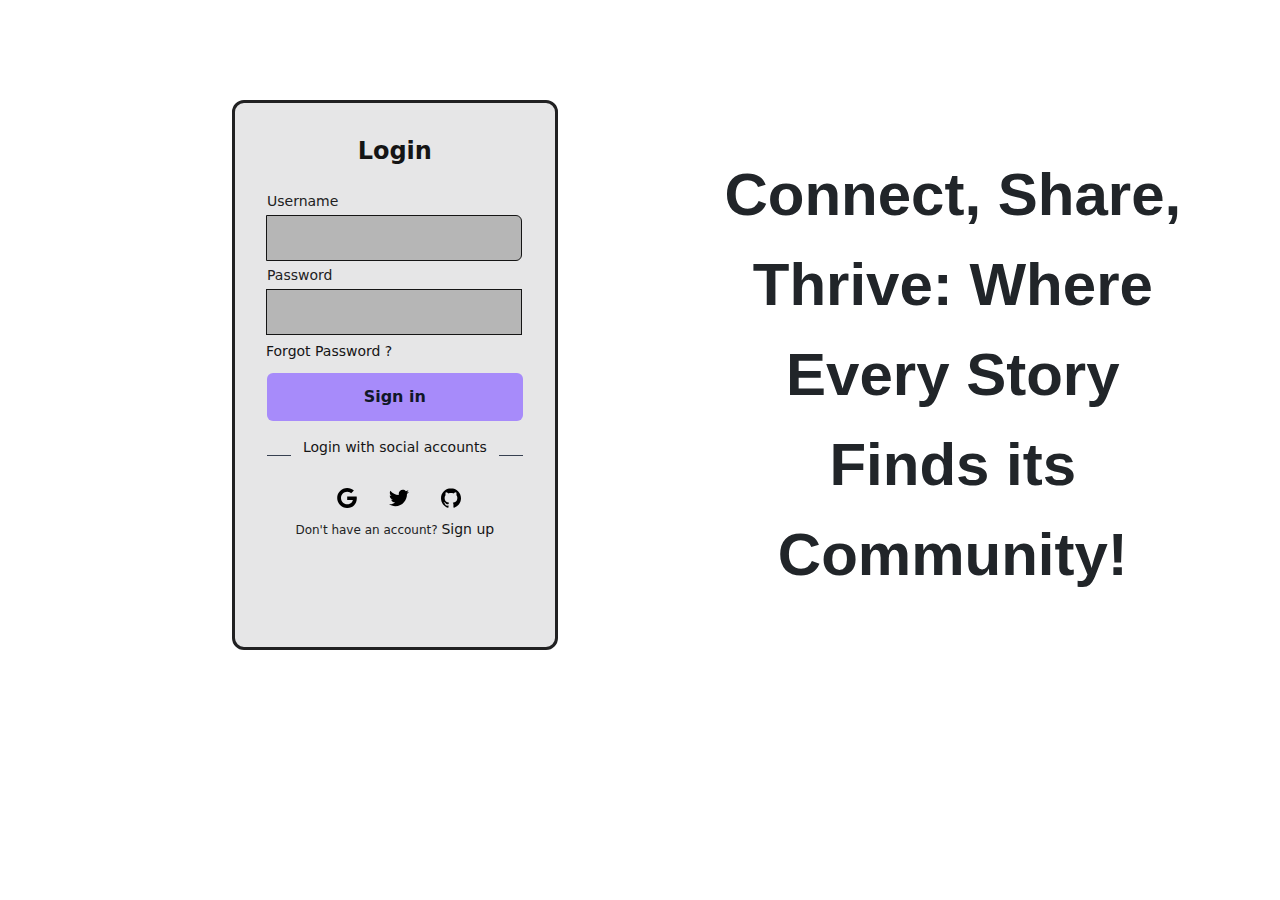
==== index.html @ 4b6884e5 "Update index.html" ====
<!DOCTYPE html>
<html lang="en">
<head>
    <meta charset="UTF-8">
    <meta http-equiv="X-UA-Compatible" content="IE=edge">
    <meta name="viewport" content="width=device-width, initial-scale=1.0">
    <title>Sozial</title>
    <link rel="stylesheet" href="style.css">
    <link rel="stylesheet" href="reset.css">
    <link rel="stylesheet" href="https://cdn.jsdelivr.net/npm/bootstrap@5.2.3/dist/css/bootstrap.min.css">
</head>
<body>
  <div class="container">
    <div class="form-container" action="main.php" method="post">
      <p class="title">Login</p>
      <form class="form">
        <div class="input-group">
          <label for="username">Username</label>
          <input type="text" name="email" id="username" placeholder="" required>
        </div>
        <div class="input-group">
          <label for="password">Password</label>
          <input type="password" name="password" id="password" placeholder="" required>
          <div class="forgot">
            <a rel="noopener noreferrer" href="#">Forgot Password ?</a>
          </div>
        </div>
        <button class="sign" type="submit">Sign in</button>
      </form>
      <div class="social-message">
        <div class="line"></div>
        <p class="message">Login with social accounts</p>
        <div class="line"></div>
      </div>
      <div class="social-icons">
        <button aria-label="Log in with Google" class="icon">
          <svg xmlns="http://www.w3.org/2000/svg" viewBox="0 0 32 32" class="w-5 h-5 fill-current">
            <path d="M16.318 13.714v5.484h9.078c-0.37 2.354-2.745 6.901-9.078 6.901-5.458 0-9.917-4.521-9.917-10.099s4.458-10.099 9.917-10.099c3.109 0 5.193 1.318 6.38 2.464l4.339-4.182c-2.786-2.599-6.396-4.182-10.719-4.182-8.844 0-16 7.151-16 16s7.156 16 16 16c9.234 0 15.365-6.49 15.365-15.635 0-1.052-0.115-1.854-0.255-2.651z"></path>
          </svg>
        </button>
        <button aria-label="Log in with Twitter" class="icon">
          <svg xmlns="http://www.w3.org/2000/svg" viewBox="0 0 32 32" class="w-5 h-5 fill-current">
            <path d="M31.937 6.093c-1.177 0.516-2.437 0.871-3.765 1.032 1.355-0.813 2.391-2.099 2.885-3.631-1.271 0.74-2.677 1.276-4.172 1.579-1.192-1.276-2.896-2.079-4.787-2.079-3.625 0-6.563 2.937-6.563 6.557 0 0.521 0.063 1.021 0.172 1.495-5.453-0.255-10.287-2.875-13.52-6.833-0.568 0.964-0.891 2.084-0.891 3.303 0 2.281 1.161 4.281 2.916 5.457-1.073-0.031-2.083-0.328-2.968-0.817v0.079c0 3.181 2.26 5.833 5.26 6.437-0.547 0.145-1.131 0.229-1.724 0.229-0.421 0-0.823-0.041-1.224-0.115 0.844 2.604 3.26 4.5 6.14 4.557-2.239 1.755-5.077 2.801-8.135 2.801-0.521 0-1.041-0.025-1.563-0.088 2.917 1.86 6.36 2.948 10.079 2.948 12.067 0 18.661-9.995 18.661-18.651 0-0.276 0-0.557-0.021-0.839 1.287-0.917 2.401-2.079 3.281-3.396z"></path>
          </svg>
        </button>
        <button aria-label="Log in with GitHub" class="icon">
          <svg xmlns="http://www.w3.org/2000/svg" viewBox="0 0 32 32" class="w-5 h-5 fill-current">
            <path d="M16 0.396c-8.839 0-16 7.167-16 16 0 7.073 4.584 13.068 10.937 15.183 0.803 0.151 1.093-0.344 1.093-0.772 0-0.38-0.009-1.385-0.015-2.719-4.453 0.964-5.391-2.151-5.391-2.151-0.729-1.844-1.781-2.339-1.781-2.339-1.448-0.989 0.115-0.968 0.115-0.968 1.604 0.109 2.448 1.645 2.448 1.645 1.427 2.448 3.744 1.74 4.661 1.328 0.14-1.031 0.557-1.74 1.011-2.135-3.552-0.401-7.287-1.776-7.287-7.907 0-1.751 0.62-3.177 1.645-4.297-0.177-0.401-0.719-2.031 0.141-4.235 0 0 1.339-0.427 4.4 1.641 1.281-0.355 2.641-0.532 4-0.541 1.36 0.009 2.719 0.187 4 0.541 3.043-2.068 4.381-1.641 4.381-1.641 0.859 2.204 0.317 3.833 0.161 4.235 1.015 1.12 1.635 2.547 1.635 4.297 0 6.145-3.74 7.5-7.296 7.891 0.556 0.479 1.077 1.464 1.077 2.959 0 2.14-0.020 3.864-0.020 4.385 0 0.416 0.28 0.916 1.104 0.755 6.4-2.093 10.979-8.093 10.979-15.156 0-8.833-7.161-16-16-16z"></path>
          </svg>
        </button>
      </div>
      <p class="signup">Don't have an account?
        <a rel="noopener noreferrer" href="#" class="">Sign up</a>
      </p>
    </div>

    <div class="second-text">Connect, Share, Thrive: Where Every Story Finds its Community!</div>
  </div>

</body>
</html>
---- style.css ----
.container{
  display: flex;
}

.form-container {
    width: 320px;
    border: solid;
    border-color: #212122;
    border-radius: 0.75rem;
    background-color: rgb(230, 230, 231);
    padding: 2rem;
    color: rgb(21, 21, 21, 1);
  }

  /*rgba(17, 24, 39, 1) rgba(167, 139, 250, 1)*/
  
  .title {
    text-align: center;
    font-size: 1.5rem;
    line-height: 2rem;
    font-weight: 700;
  }
  
  .form {
    margin-top: 1.5rem;
  }
  
  .input-group {
    margin-top: 0.25rem;
    font-size: 0.875rem;
    line-height: 1.25rem;
  }
  
  .input-group label {
    display: block;
    color: #212122;
    margin-bottom: 4px;
  }
  
  .input-group input {
    width: 100%;
    border-radius: 0.375rem;
    border: 1px solid rgb(21, 21, 21);
    outline: 0;
    background-color: rgb(182, 182, 182);
    padding: 0.75rem 1rem;
    color: rgba(243, 244, 246, 1);
  }
  
  .input-group input:focus {
    border-color: rgba(167, 139, 250);
  }
  
  .forgot {
    display: flex;
    justify-content: flex-end;
    font-size: 0.75rem;
    line-height: 1rem;
    color: rgba(156, 163, 175,1);
    margin: 8px 0 14px 0;
  }
  
  .forgot a,.signup a {
    color: rgba(21, 21, 21, 1);
    text-decoration: none;
    font-size: 14px;
  }
  
  .forgot a:hover, .signup a:hover {
    text-decoration: underline rgba(167, 139, 250, 1);
  }
  
  .sign {
    display: block;
    width: 100%;
    background-color: rgba(167, 139, 250, 1);
    padding: 0.75rem;
    text-align: center;
    color: rgba(17, 24, 39, 1);
    border: none;
    border-radius: 0.375rem;
    font-weight: 600;
  }
  
  .social-message {
    display: flex;
    align-items: center;
    padding-top: 1rem;
  }
  
  .line {
    height: 1px;
    flex: 1 1 0%;
    background-color: rgba(55, 65, 81, 1);
  }
  
  .social-message .message {
    padding-left: 0.75rem;
    padding-right: 0.75rem;
    font-size: 0.875rem;
    line-height: 1.25rem;
    color: rgba(21, 21, 21, 1);
  }
  
  .social-icons {
    display: flex;
    justify-content: center;
    filter: invert(100%);
  }
  
  .social-icons .icon {
    border-radius: 0.125rem;
    padding: 0.75rem;
    border: none;
    background-color: transparent;
    margin-left: 8px;
  }
  
  .social-icons .icon svg {
    height: 1.25rem;
    width: 1.25rem;
    fill: #fff;
  }
  
  .signup {
    text-align: center;
    font-size: 0.75rem;
    line-height: 1rem;
    color: rgb(33, 34, 35);
  }
  

.form-container{
    width: 30%;
    margin: 100px 150px;
}

.second-text{
  font-family: Arial, Helvetica, sans-serif;
  font-weight: bolder;
  font-size: 60px;
  width: 508px;
  text-align: center;
  margin: 150px auto;

}
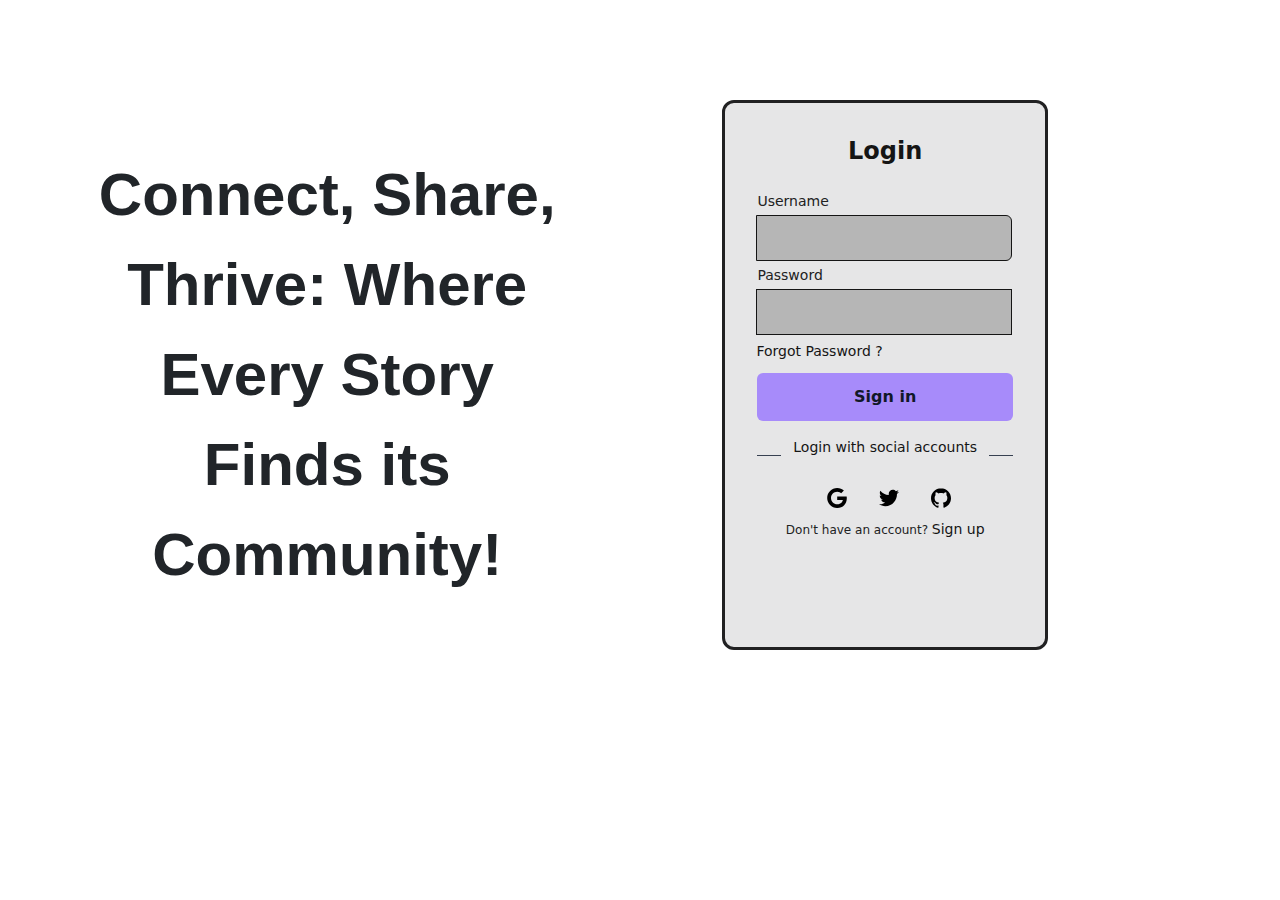
==== commit 36a8f0a8: "media query" ====
--- a/index.html
+++ b/index.html
@@ -8,12 +8,16 @@
     <link rel="stylesheet" href="style.css">
     <link rel="stylesheet" href="reset.css">
     <link rel="stylesheet" href="https://cdn.jsdelivr.net/npm/bootstrap@5.2.3/dist/css/bootstrap.min.css">
+    <script type="text/javascript" src="main.js" defer></script>
 </head>
 <body>
+  <div id="loginMessage">
+  </div>
   <div class="container">
+    <div class="second-text">Connect, Share, Thrive: Where Every Story Finds its Community!</div>
     <div class="form-container" action="main.php" method="post">
       <p class="title">Login</p>
-      <form class="form">
+      <form class="form" method="post" action="main.php">
         <div class="input-group">
           <label for="username">Username</label>
           <input type="text" name="email" id="username" placeholder="" required>
@@ -54,7 +58,7 @@
       </p>
     </div>
 
-    <div class="second-text">Connect, Share, Thrive: Where Every Story Finds its Community!</div>
+    
   </div>
 
 </body>
--- a/style.css
+++ b/style.css
@@ -144,3 +144,52 @@
   margin: 150px auto;
 
 }
+
+
+/* Mobile devices */
+@media only screen and (min-width: 320px) and (max-width: 480px) {
+  /* CSS rules for mobile devices */
+  .container{
+    display: block;
+    padding: 0;
+  }
+
+  .form-container {
+    width: 95%;
+    border: solid;
+    border-color: #212122;
+    border-radius: 0.75rem;
+    background-color: rgb(230, 230, 231);
+    padding: 2rem;
+    color: rgb(21, 21, 21, 1);
+    margin: 5px;
+    height: 100%;
+  }
+
+  .second-text{
+    font-size: 22px;
+    width: 100%;
+    margin: 60px auto 40px;
+  }
+
+}
+
+/* iPads, Tablets */
+@media only screen and (min-width: 481px) and (max-width: 768px) {
+  /* CSS rules for iPads, Tablets */
+}
+
+/* Small screens, laptops */
+@media only screen and (min-width: 769px) and (max-width: 1024px) {
+  /* CSS rules for small screens, laptops */
+}
+
+/* Desktops, large screens */
+@media only screen and (min-width: 1025px) and (max-width: 1200px) {
+  /* CSS rules for desktops, large screens */
+}
+
+/* Extra large screens, TV */
+@media only screen and (min-width: 1201px) {
+  /* CSS rules for extra large screens, TV */
+}
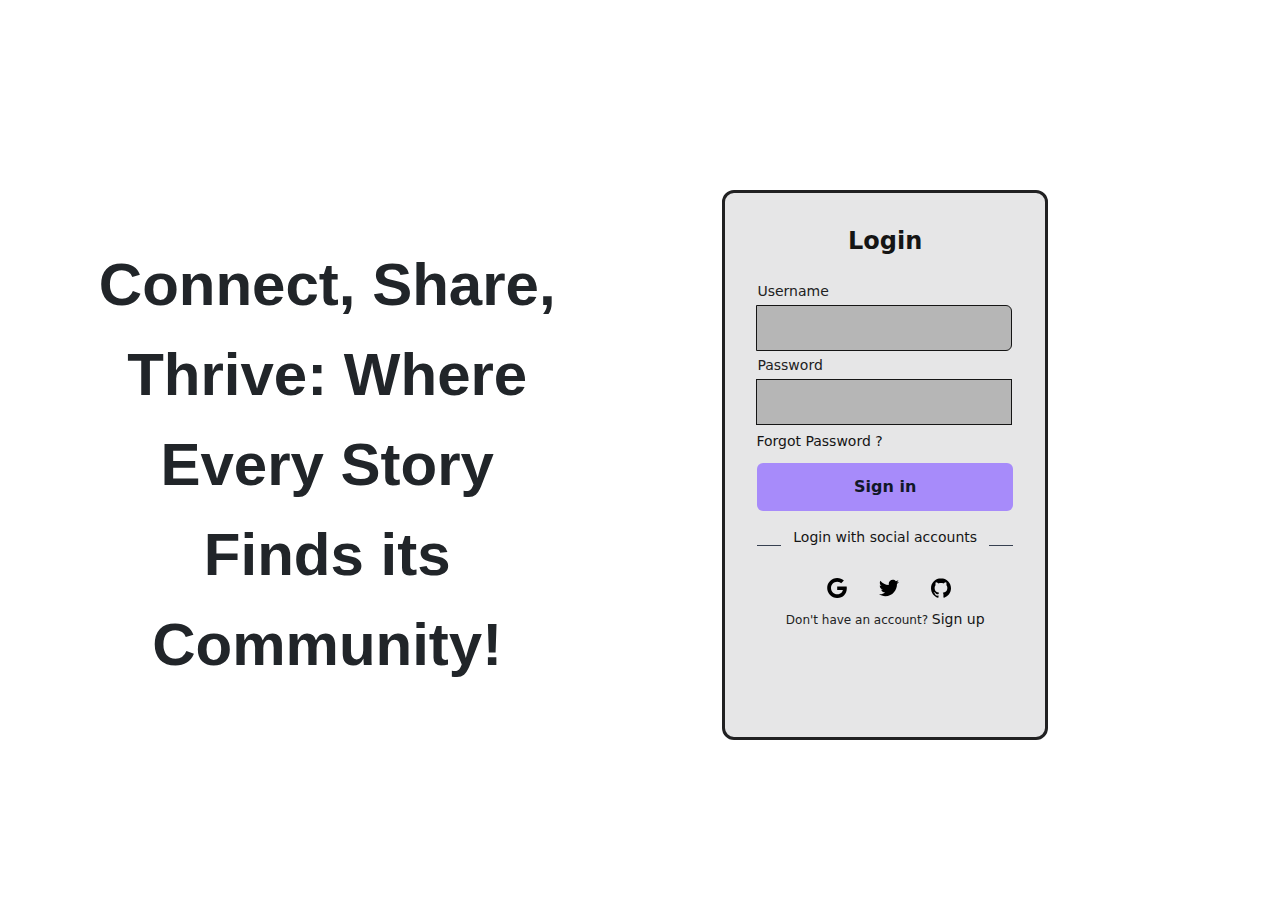
==== commit fe63221e: "adding php files for singin login ect" ====
--- a/index.html
+++ b/index.html
@@ -5,7 +5,7 @@
     <meta http-equiv="X-UA-Compatible" content="IE=edge">
     <meta name="viewport" content="width=device-width, initial-scale=1.0">
     <title>Sozial</title>
-    <link rel="stylesheet" href="style.css">
+    <link rel="stylesheet" href="index.css">
     <link rel="stylesheet" href="reset.css">
     <link rel="stylesheet" href="https://cdn.jsdelivr.net/npm/bootstrap@5.2.3/dist/css/bootstrap.min.css">
     <script type="text/javascript" src="main.js" defer></script>
@@ -15,7 +15,7 @@
   </div>
   <div class="container">
     <div class="second-text">Connect, Share, Thrive: Where Every Story Finds its Community!</div>
-    <div class="form-container" action="main.php" method="post">
+    <div class="form-container" action="index.php" method="post">
       <p class="title">Login</p>
       <form class="form" method="post" action="main.php">
         <div class="input-group">
--- a/index.css
+++ b/index.css
@@ -0,0 +1,284 @@
+.container{
+  display: flex;
+  /* --color1: rgb(0, 3, 49);
+  --color2: rgb(248, 255, 182);
+  width: 100%;
+  height: 100%;
+  background-image: linear-gradient(45deg, var(--color2) 25%, transparent 25%, transparent 75%, var(--color2) 75%, var(--color2)), 
+                    linear-gradient(135deg, var(--color2) 25%, var(--color1) 25%, var(--color1) 75%, var(--color2) 75%, var(--color2));
+  background-size: 90px 90px;
+  background-position: 0 0, 135px 135px; */
+  
+  /* background-color: #e5e5f7;
+  opacity: 1;
+  width: 100%;
+  height: 100%;
+  background-image: repeating-radial-gradient(
+      circle at 0 0,
+      transparent 0,
+      #e5e5f7 30px
+    ),
+    repeating-linear-gradient(#ffb5b58a, rgba(167, 139, 250)); */
+}
+
+.form-container {
+    width: 320px;
+    border: solid;
+    border-color: #212122;
+    border-radius: 0.75rem;
+    background-color: rgb(230, 230, 231);
+    padding: 2rem;
+    color: rgb(21, 21, 21, 1);
+  }
+
+  /*rgba(17, 24, 39, 1) rgba(167, 139, 250, 1)*/
+  
+  .title {
+    text-align: center;
+    font-size: 1.5rem;
+    line-height: 2rem;
+    font-weight: 700;
+  }
+  
+  .form {
+    margin-top: 1.5rem;
+  }
+  
+  .input-group {
+    margin-top: 0.25rem;
+    font-size: 0.875rem;
+    line-height: 1.25rem;
+  }
+  
+  .input-group label {
+    display: block;
+    color: #212122;
+    margin-bottom: 4px;
+  }
+  
+  .input-group input {
+    width: 100%;
+    border-radius: 0.375rem;
+    border: 1px solid rgb(21, 21, 21);
+    outline: 0;
+    background-color: rgb(182, 182, 182);
+    padding: 0.75rem 1rem;
+    color: rgba(243, 244, 246, 1);
+  }
+  
+  .input-group input:focus {
+    border-color: rgba(167, 139, 250);
+  }
+  
+  .forgot {
+    display: flex;
+    justify-content: flex-end;
+    font-size: 0.75rem;
+    line-height: 1rem;
+    color: rgba(156, 163, 175,1);
+    margin: 8px 0 14px 0;
+  }
+  
+  .forgot a,.signup a {
+    color: rgba(21, 21, 21, 1);
+    text-decoration: none;
+    font-size: 14px;
+  }
+  
+  .forgot a:hover, .signup a:hover {
+    text-decoration: underline rgba(167, 139, 250, 1);
+  }
+  
+  .sign {
+    display: block;
+    width: 100%;
+    background-color: rgba(167, 139, 250, 1);
+    padding: 0.75rem;
+    text-align: center;
+    color: rgba(17, 24, 39, 1);
+    border: none;
+    border-radius: 0.375rem;
+    font-weight: 600;
+  }
+  
+  .social-message {
+    display: flex;
+    align-items: center;
+    padding-top: 1rem;
+  }
+  
+  .line {
+    height: 1px;
+    flex: 1 1 0%;
+    background-color: rgba(55, 65, 81, 1);
+  }
+  
+  .social-message .message {
+    padding-left: 0.75rem;
+    padding-right: 0.75rem;
+    font-size: 0.875rem;
+    line-height: 1.25rem;
+    color: rgba(21, 21, 21, 1);
+  }
+  
+  .social-icons {
+    display: flex;
+    justify-content: center;
+    filter: invert(100%);
+  }
+  
+  .social-icons .icon {
+    border-radius: 0.125rem;
+    padding: 0.75rem;
+    border: none;
+    background-color: transparent;
+    margin-left: 8px;
+  }
+  
+  .social-icons .icon svg {
+    height: 1.25rem;
+    width: 1.25rem;
+    fill: #fff;
+  }
+  
+  .signup {
+    text-align: center;
+    font-size: 0.75rem;
+    line-height: 1rem;
+    color: rgb(33, 34, 35);
+  }
+  
+
+.form-container{
+    width: 30%;
+    margin: 100px 150px;
+}
+
+.second-text{
+  font-family: Arial, Helvetica, sans-serif;
+  font-weight: bolder;
+  font-size: 60px;
+  width: 508px;
+  text-align: center;
+  margin: 150px auto;
+
+}
+
+
+/* Mobile devices */
+@media only screen and (min-width: 320px) and (max-width: 480px) {
+  /* CSS rules for mobile devices */
+  .container{
+    display: block;
+    padding: 0;
+  }
+
+  .form-container {
+    width: 95%;
+    border: solid;
+    border-color: #212122;
+    border-radius: 0.75rem;
+    background-color: rgb(230, 230, 231);
+    padding: 2rem;
+    color: rgb(21, 21, 21, 1);
+    margin: 10px;
+    height: 100%;
+  }
+
+  .second-text{
+    font-size: 22px;
+    width: 100%;
+    margin: 60px auto 40px;
+  }
+
+}
+
+/* iPads, Tablets */
+@media only screen and (min-width: 481px) and (max-width: 768px) {
+  /* CSS rules for iPads, Tablets */
+  .container{
+    display: block;
+  }
+
+  .form-container {
+    width: 80%;
+    border: solid;
+    border-color: #212122;
+    border-radius: 0.75rem;
+    background-color: rgb(230, 230, 231);
+    padding: 2rem;
+    color: rgb(21, 21, 21, 1);
+    margin: 5px;
+    height: 100%;
+    margin-left: 50px;
+  }
+
+  .second-text{
+    font-size: 22px;
+    width: 100%;
+    margin: 60px auto 40px;
+    margin-right: 50px;
+  }
+}
+
+/* Small screens, laptops */
+@media only screen and (min-width: 769px) and (max-width: 1024px) {
+  /* CSS rules for small screens, laptops */
+  .container{
+    margin: 100px;
+  }
+
+  .form-container {
+    width: 80%;
+    border: solid;
+    border-color: #212122;
+    border-radius: 0.75rem;
+    background-color: rgb(230, 230, 231);
+    padding: 2rem;
+    color: rgb(21, 21, 21, 1);
+    margin: 5px;
+    height: 100%;
+    margin-left: 50px;
+  }
+
+  .second-text{
+    font-size: 35px;
+    width: 100%;
+  }
+
+}
+
+/* Desktops, large screens */
+@media only screen and (min-width: 1025px) and (max-width: 1200px) {
+  /* CSS rules for desktops, large screens */
+  .container{
+    margin: 50px;
+  }
+
+  .form-container {
+    width: 80%;
+    border: solid;
+    border-color: #212122;
+    border-radius: 0.75rem;
+    background-color: rgb(230, 230, 231);
+    padding: 2rem;
+    color: rgb(21, 21, 21, 1);
+    margin: 5px;
+    height: 100%;
+    margin-left: 50px;
+  }
+
+  .second-text{
+    font-size: 43px;
+    width: 100%;
+  }
+}
+
+/* Extra large screens, TV */
+@media only screen and (min-width: 1201px) {
+  /* CSS rules for extra large screens, TV */
+  .container{
+    margin-top: 10vh;
+  }
+
+}
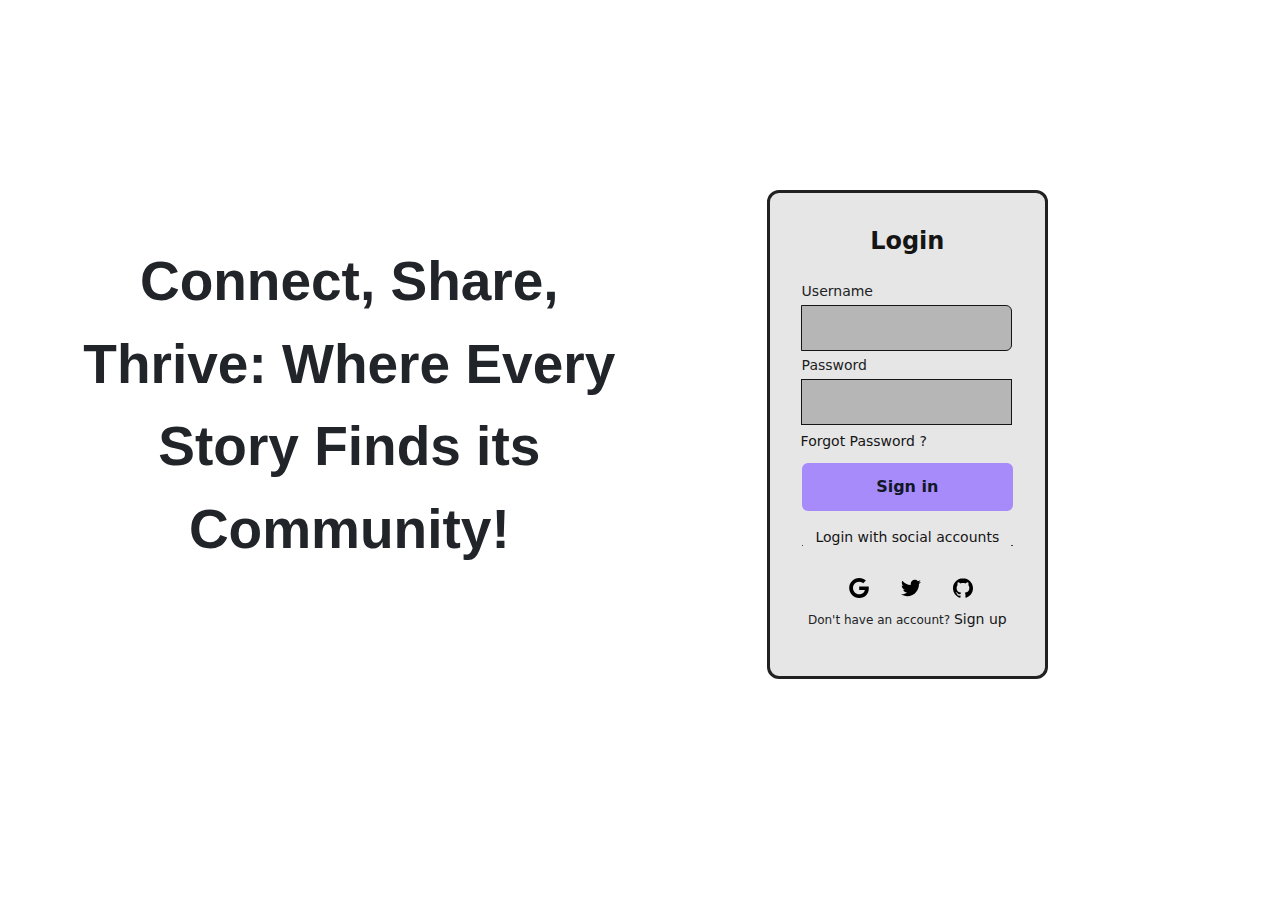
==== commit a5dad96c: "update sign up and login" ====
--- a/index.html
+++ b/index.html
@@ -17,10 +17,10 @@
     <div class="second-text">Connect, Share, Thrive: Where Every Story Finds its Community!</div>
     <div class="form-container" action="index.php" method="post">
       <p class="title">Login</p>
-      <form class="form" method="post" action="main.php">
+      <form class="form" method="post" action="main.php"> <!-- Updated action attribute -->
         <div class="input-group">
-          <label for="username">Username</label>
-          <input type="text" name="email" id="username" placeholder="" required>
+          <label for="user_name">Username</label> <!-- Updated input name to match PHP -->
+          <input type="text" name="user_name" id="user_name" placeholder="" required>
         </div>
         <div class="input-group">
           <label for="password">Password</label>
@@ -29,7 +29,7 @@
             <a rel="noopener noreferrer" href="#">Forgot Password ?</a>
           </div>
         </div>
-        <button class="sign" type="submit">Sign in</button>
+        <button class="sign" type="submit" name="Login">Sign in</button> <!-- Updated button name -->
       </form>
       <div class="social-message">
         <div class="line"></div>
--- a/index.css
+++ b/index.css
@@ -19,6 +19,7 @@
       #e5e5f7 30px
     ),
     repeating-linear-gradient(#ffb5b58a, rgba(167, 139, 250)); */
+   
 }
 
 .form-container {
@@ -157,7 +158,7 @@
 .second-text{
   font-family: Arial, Helvetica, sans-serif;
   font-weight: bolder;
-  font-size: 60px;
+  font-size: 50px;
   width: 508px;
   text-align: center;
   margin: 150px auto;
@@ -281,4 +282,9 @@
     margin-top: 10vh;
   }
 
-}
+  .second-text{
+    font-size: 55px;
+    width: 60%;
+  }
+
+}
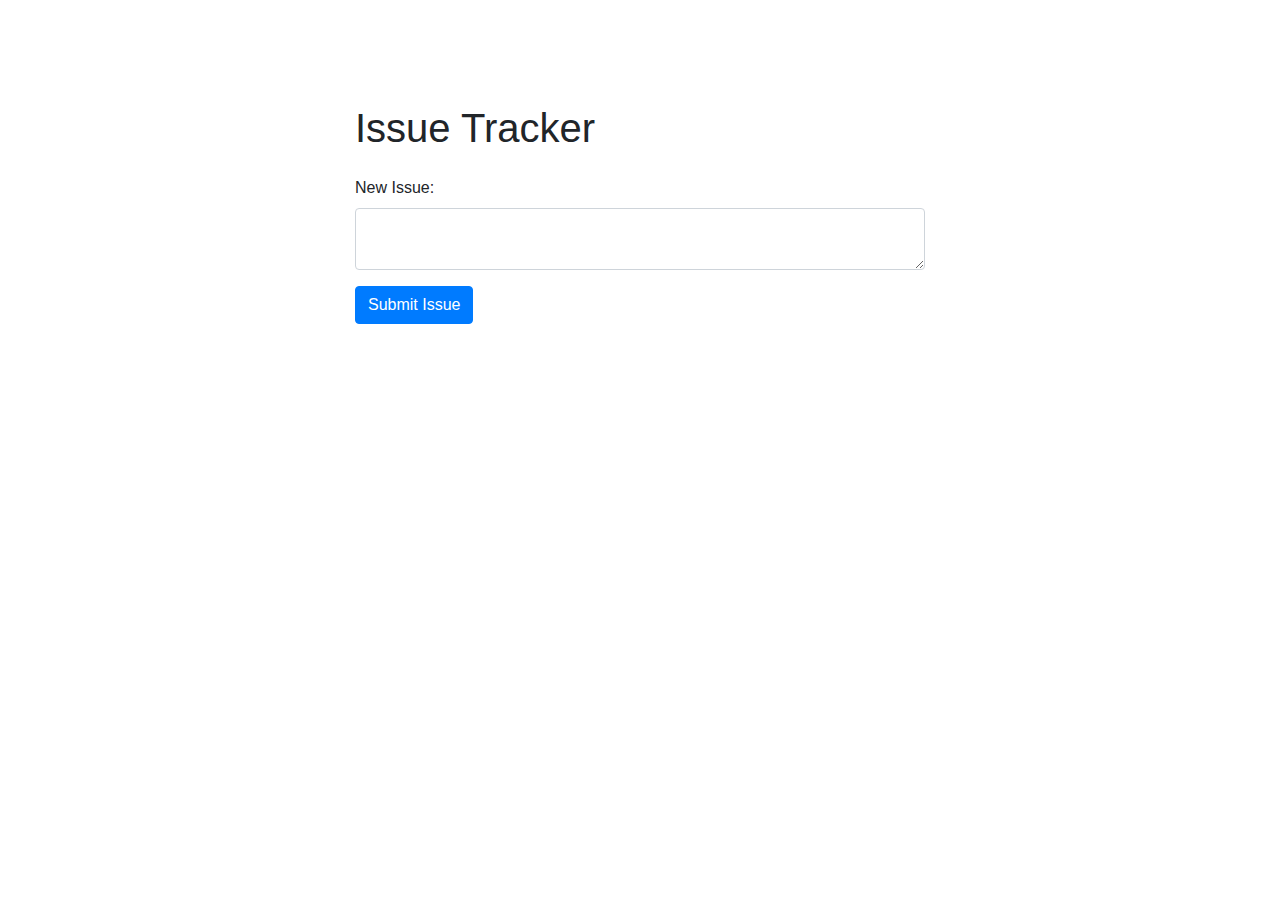
==== commit 21420fad: "posting DONE" ====
--- a/index.html
+++ b/index.html
@@ -2,64 +2,26 @@
 <html lang="en">
 <head>
     <meta charset="UTF-8">
-    <meta http-equiv="X-UA-Compatible" content="IE=edge">
     <meta name="viewport" content="width=device-width, initial-scale=1.0">
-    <title>Sozial</title>
-    <link rel="stylesheet" href="index.css">
-    <link rel="stylesheet" href="reset.css">
-    <link rel="stylesheet" href="https://cdn.jsdelivr.net/npm/bootstrap@5.2.3/dist/css/bootstrap.min.css">
-    <script type="text/javascript" src="main.js" defer></script>
+    <link rel="stylesheet" href="https://stackpath.bootstrapcdn.com/bootstrap/4.3.1/css/bootstrap.min.css">
+    <link rel="stylesheet" href="styles.css">
+    <title>Simple Issue Tracker</title>
 </head>
 <body>
-  <div id="loginMessage">
-  </div>
-  <div class="container">
-    <div class="second-text">Connect, Share, Thrive: Where Every Story Finds its Community!</div>
-    <div class="form-container" action="index.php" method="post">
-      <p class="title">Login</p>
-      <form class="form" method="post" action="main.php"> <!-- Updated action attribute -->
-        <div class="input-group">
-          <label for="user_name">Username</label> <!-- Updated input name to match PHP -->
-          <input type="text" name="user_name" id="user_name" placeholder="" required>
-        </div>
-        <div class="input-group">
-          <label for="password">Password</label>
-          <input type="password" name="password" id="password" placeholder="" required>
-          <div class="forgot">
-            <a rel="noopener noreferrer" href="#">Forgot Password ?</a>
-          </div>
-        </div>
-        <button class="sign" type="submit" name="Login">Sign in</button> <!-- Updated button name -->
-      </form>
-      <div class="social-message">
-        <div class="line"></div>
-        <p class="message">Login with social accounts</p>
-        <div class="line"></div>
-      </div>
-      <div class="social-icons">
-        <button aria-label="Log in with Google" class="icon">
-          <svg xmlns="http://www.w3.org/2000/svg" viewBox="0 0 32 32" class="w-5 h-5 fill-current">
-            <path d="M16.318 13.714v5.484h9.078c-0.37 2.354-2.745 6.901-9.078 6.901-5.458 0-9.917-4.521-9.917-10.099s4.458-10.099 9.917-10.099c3.109 0 5.193 1.318 6.38 2.464l4.339-4.182c-2.786-2.599-6.396-4.182-10.719-4.182-8.844 0-16 7.151-16 16s7.156 16 16 16c9.234 0 15.365-6.49 15.365-15.635 0-1.052-0.115-1.854-0.255-2.651z"></path>
-          </svg>
-        </button>
-        <button aria-label="Log in with Twitter" class="icon">
-          <svg xmlns="http://www.w3.org/2000/svg" viewBox="0 0 32 32" class="w-5 h-5 fill-current">
-            <path d="M31.937 6.093c-1.177 0.516-2.437 0.871-3.765 1.032 1.355-0.813 2.391-2.099 2.885-3.631-1.271 0.74-2.677 1.276-4.172 1.579-1.192-1.276-2.896-2.079-4.787-2.079-3.625 0-6.563 2.937-6.563 6.557 0 0.521 0.063 1.021 0.172 1.495-5.453-0.255-10.287-2.875-13.52-6.833-0.568 0.964-0.891 2.084-0.891 3.303 0 2.281 1.161 4.281 2.916 5.457-1.073-0.031-2.083-0.328-2.968-0.817v0.079c0 3.181 2.26 5.833 5.26 6.437-0.547 0.145-1.131 0.229-1.724 0.229-0.421 0-0.823-0.041-1.224-0.115 0.844 2.604 3.26 4.5 6.14 4.557-2.239 1.755-5.077 2.801-8.135 2.801-0.521 0-1.041-0.025-1.563-0.088 2.917 1.86 6.36 2.948 10.079 2.948 12.067 0 18.661-9.995 18.661-18.651 0-0.276 0-0.557-0.021-0.839 1.287-0.917 2.401-2.079 3.281-3.396z"></path>
-          </svg>
-        </button>
-        <button aria-label="Log in with GitHub" class="icon">
-          <svg xmlns="http://www.w3.org/2000/svg" viewBox="0 0 32 32" class="w-5 h-5 fill-current">
-            <path d="M16 0.396c-8.839 0-16 7.167-16 16 0 7.073 4.584 13.068 10.937 15.183 0.803 0.151 1.093-0.344 1.093-0.772 0-0.38-0.009-1.385-0.015-2.719-4.453 0.964-5.391-2.151-5.391-2.151-0.729-1.844-1.781-2.339-1.781-2.339-1.448-0.989 0.115-0.968 0.115-0.968 1.604 0.109 2.448 1.645 2.448 1.645 1.427 2.448 3.744 1.74 4.661 1.328 0.14-1.031 0.557-1.74 1.011-2.135-3.552-0.401-7.287-1.776-7.287-7.907 0-1.751 0.62-3.177 1.645-4.297-0.177-0.401-0.719-2.031 0.141-4.235 0 0 1.339-0.427 4.4 1.641 1.281-0.355 2.641-0.532 4-0.541 1.36 0.009 2.719 0.187 4 0.541 3.043-2.068 4.381-1.641 4.381-1.641 0.859 2.204 0.317 3.833 0.161 4.235 1.015 1.12 1.635 2.547 1.635 4.297 0 6.145-3.74 7.5-7.296 7.891 0.556 0.479 1.077 1.464 1.077 2.959 0 2.14-0.020 3.864-0.020 4.385 0 0.416 0.28 0.916 1.104 0.755 6.4-2.093 10.979-8.093 10.979-15.156 0-8.833-7.161-16-16-16z"></path>
-          </svg>
-        </button>
-      </div>
-      <p class="signup">Don't have an account?
-        <a rel="noopener noreferrer" href="#" class="">Sign up</a>
-      </p>
+    <div class="container mt-5">
+        <h1 class="mb-4">Issue Tracker</h1>
+        
+        <!-- Form to submit a new issue -->
+        <form action="submit_issue.php" method="post">
+            <div class="form-group">
+                <label for="issue">New Issue:</label>
+                <textarea class="form-control" id="issue" name="issue" required></textarea>
+            </div>
+            <button type="submit" class="btn btn-primary">Submit Issue</button>
+        </form>
     </div>
 
-    
-  </div>
-
+    <script src="https://code.jquery.com/jquery-3.3.1.slim.min.js"></script>
+    <script src="https://stackpath.bootstrapcdn.com/bootstrap/4.3.1/js/bootstrap.min.js"></script>
 </body>
-</html>+</html>
--- a/styles.css
+++ b/styles.css
@@ -0,0 +1,42 @@
+/* Add your custom styles here */
+.container {
+    max-width: 600px;
+}
+
+
+body {
+    padding-top: 56px;
+}
+
+.post {
+    margin-bottom: 20px;
+    padding: 20px; /* Add padding to increase the size of the post */
+    border: 1px solid #ccc; /* Add a border for a neat appearance */
+    border-radius: 10px; /* Add border-radius for rounded corners */
+    text-align: center; /* Center the content */
+}
+
+.post img {
+    max-width: 100%; /* Make sure images don't overflow the post container */
+    border-radius: 5px; /* Optional: Add border-radius for rounded image corners */
+}
+
+<style>
+    /* Add your custom styles here */
+    body {
+        padding-top: 56px;
+    }
+
+    .post {
+        margin-bottom: 20px;
+        padding: 20px; /* Add padding to increase the size of the post */
+        border: 1px solid #ccc; /* Add a border for a neat appearance */
+        border-radius: 10px; /* Add border-radius for rounded corners */
+        text-align: center; /* Center the content */
+    }
+
+    .post img {
+        max-width: 100%; /* Make sure images don't overflow the post container */
+        border-radius: 5px; /* Optional: Add border-radius for rounded image corners */
+    }
+</style>
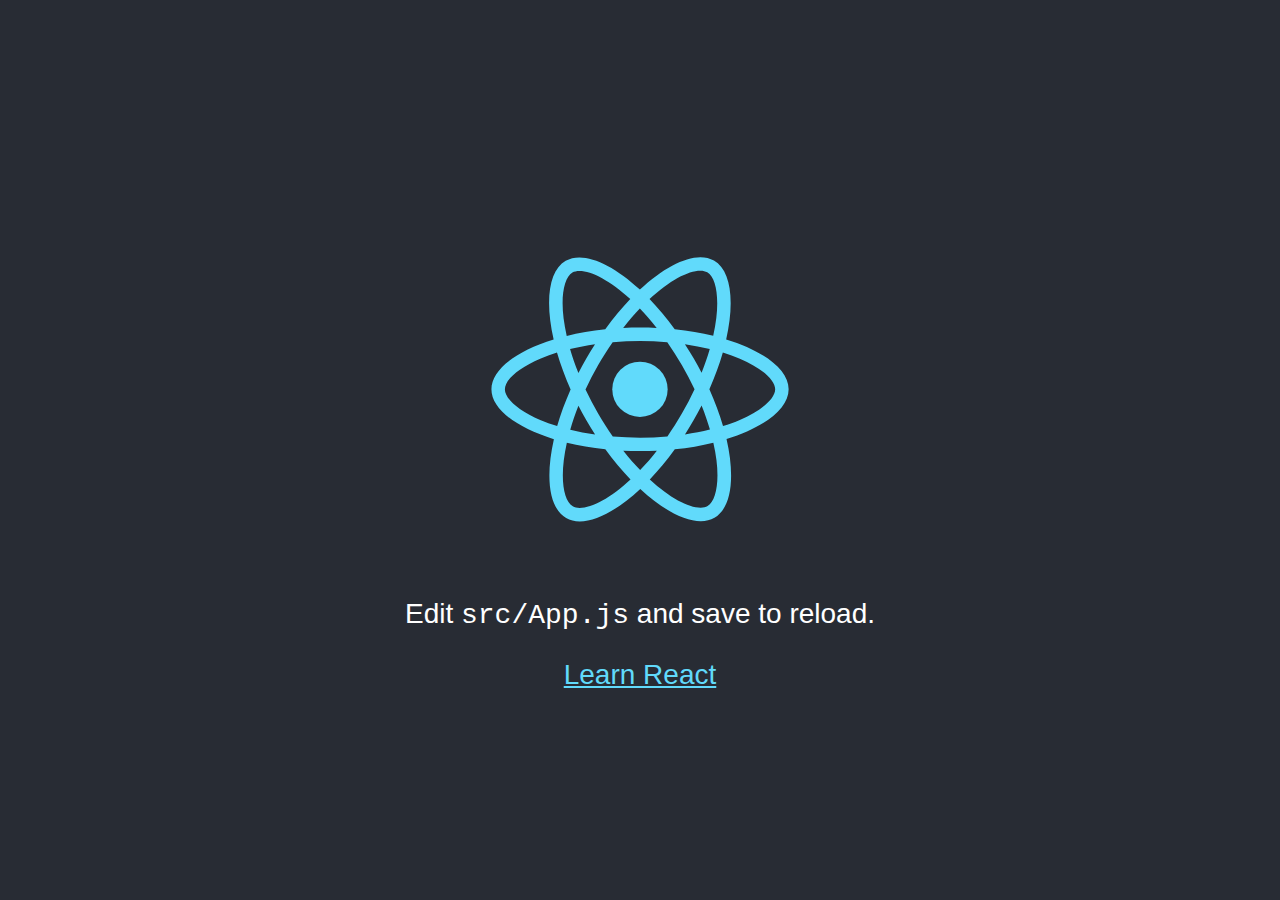
==== commit 34bac78d: "trying to add react to the project" ====
--- a/index.html
+++ b/index.html
@@ -1,27 +1 @@
-<!DOCTYPE html>
-<html lang="en">
-<head>
-    <meta charset="UTF-8">
-    <meta name="viewport" content="width=device-width, initial-scale=1.0">
-    <link rel="stylesheet" href="https://stackpath.bootstrapcdn.com/bootstrap/4.3.1/css/bootstrap.min.css">
-    <link rel="stylesheet" href="styles.css">
-    <title>Simple Issue Tracker</title>
-</head>
-<body>
-    <div class="container mt-5">
-        <h1 class="mb-4">Issue Tracker</h1>
-        
-        <!-- Form to submit a new issue -->
-        <form action="submit_issue.php" method="post">
-            <div class="form-group">
-                <label for="issue">New Issue:</label>
-                <textarea class="form-control" id="issue" name="issue" required></textarea>
-            </div>
-            <button type="submit" class="btn btn-primary">Submit Issue</button>
-        </form>
-    </div>
-
-    <script src="https://code.jquery.com/jquery-3.3.1.slim.min.js"></script>
-    <script src="https://stackpath.bootstrapcdn.com/bootstrap/4.3.1/js/bootstrap.min.js"></script>
-</body>
-</html>
+<!doctype html><html lang="en"><head><meta charset="utf-8"/><link rel="icon" href="/favicon.ico"/><meta name="viewport" content="width=device-width,initial-scale=1"/><meta name="theme-color" content="#000000"/><meta name="description" content="Web site created using create-react-app"/><link rel="apple-touch-icon" href="/logo192.png"/><link rel="manifest" href="/manifest.json"/><title>React App</title><script defer="defer" src="/static/js/main.7004057d.js"></script><link href="/static/css/main.f855e6bc.css" rel="stylesheet"></head><body><noscript>You need to enable JavaScript to run this app.</noscript><div id="root"></div></body></html>--- a/static/css/main.f855e6bc.css
+++ b/static/css/main.f855e6bc.css
@@ -0,0 +1,2 @@
+body{-webkit-font-smoothing:antialiased;-moz-osx-font-smoothing:grayscale;font-family:-apple-system,BlinkMacSystemFont,Segoe UI,Roboto,Oxygen,Ubuntu,Cantarell,Fira Sans,Droid Sans,Helvetica Neue,sans-serif;margin:0}code{font-family:source-code-pro,Menlo,Monaco,Consolas,Courier New,monospace}.App{text-align:center}.App-logo{height:40vmin;pointer-events:none}@media (prefers-reduced-motion:no-preference){.App-logo{animation:App-logo-spin 20s linear infinite}}.App-header{align-items:center;background-color:#282c34;color:#fff;display:flex;flex-direction:column;font-size:calc(10px + 2vmin);justify-content:center;min-height:100vh}.App-link{color:#61dafb}@keyframes App-logo-spin{0%{transform:rotate(0deg)}to{transform:rotate(1turn)}}
+/*# sourceMappingURL=main.f855e6bc.css.map*/